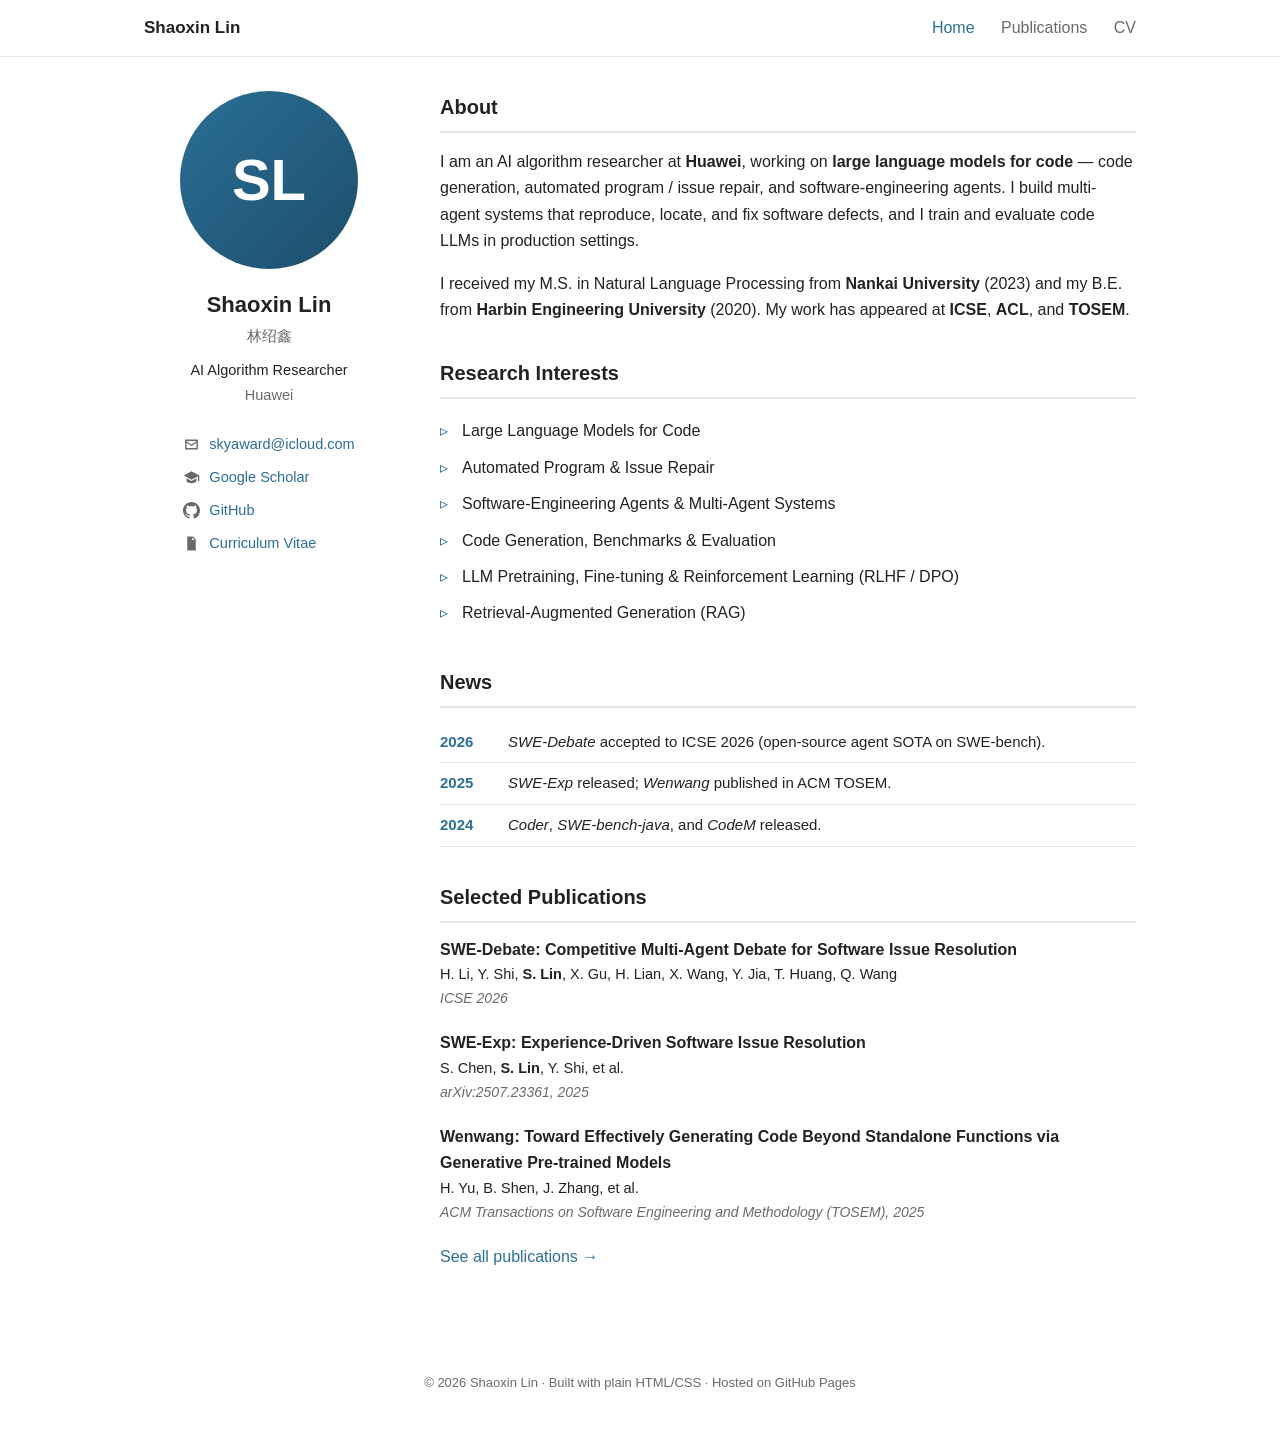
==== index.html @ 7d72d430 "Add files via upload" ====
<!doctype html>
<html lang="en">
<head>
<meta charset="utf-8">
<meta name="viewport" content="width=device-width,initial-scale=1">
<title>Shaoxin Lin</title>
<meta name="description" content="Shaoxin Lin — AI algorithm researcher working on large language models for code, automated program repair, and software-engineering agents.">
<link rel="stylesheet" href="style.css">
</head>
<body>

<div class="topbar"><div class="inner">
  <span class="brand">Shaoxin Lin</span>
  <nav class="nav">
    <a href="index.html" class="active">Home</a>
    <a href="publications.html">Publications</a>
    <a href="cv.html">CV</a>
  </nav>
</div></div>

<div class="wrap">
  <aside class="sidebar">
    <!-- To use a photo: drop a file at assets/profile.jpg (square works best). -->
    <div class="avatar"><img src="assets/profile.jpg" alt="Shaoxin Lin" onerror="this.remove()">SL</div>
    <h1>Shaoxin Lin</h1>
    <div class="zh">林绍鑫</div>
    <div class="role">AI Algorithm Researcher</div>
    <div class="org">Huawei</div>
    <ul class="links">
      <li><svg viewBox="0 0 24 24"><path d="M3 5h18v14H3V5zm2 2v.4l7 4.5 7-4.5V7H5zm14 2.7-7 4.5-7-4.5V17h14V9.7z"/></svg><a href="mailto:skyaward@icloud.com">skyaward@icloud.com</a></li>
      <li><svg viewBox="0 0 24 24"><path d="M12 3 1 9l11 6 9-4.9V17h2V9L12 3zM5 13.2V17c0 1.7 3.1 3 7 3s7-1.3 7-3v-3.8l-7 3.8-7-3.8z"/></svg><a href="https://scholar.google.com/" rel="me">Google Scholar</a></li>
      <li><svg viewBox="0 0 16 16"><path d="M8 0C3.58 0 0 3.58 0 8c0 3.54 2.29 6.53 5.47 7.59.4.07.55-.17.55-.38 0-.19-.01-.82-.01-1.49-2.01.37-2.53-.49-2.69-.94-.09-.23-.48-.94-.82-1.13-.28-.15-.68-.52-.01-.53.63-.01 1.08.58 1.23.82.72 1.21 1.87.87 2.33.66.07-.52.28-.87.51-1.07-1.78-.2-3.64-.89-3.64-3.95 0-.87.31-1.59.82-2.15-.08-.2-.36-1.02.08-2.12 0 0 .67-.21 2.2.82a7.6 7.6 0 0 1 4 0c1.53-1.03 2.2-.82 2.2-.82.44 1.1.16 1.92.08 2.12.51.56.82 1.27.82 2.15 0 3.07-1.87 3.75-3.65 3.95.29.25.54.73.54 1.48 0 1.07-.01 1.93-.01 2.2 0 .21.15.46.55.38A8.01 8.01 0 0 0 16 8c0-4.42-3.58-8-8-8z"/></svg><a href="https://github.com/linshaoxin-maker">GitHub</a></li>
      <li><svg viewBox="0 0 24 24"><path d="M6 2h8l4 4v16H6V2zm7 1.5V7h3.5L13 3.5zM8 11h8v1.5H8V11zm0 3h8v1.5H8V14zm0 3h5v1.5H8V17z"/></svg><a href="cv.html">Curriculum Vitae</a></li>
    </ul>
  </aside>

  <main class="main">
    <section>
      <h2>About</h2>
      <p class="lead">I am an AI algorithm researcher at <strong>Huawei</strong>, working on <strong>large language models for code</strong> &mdash; code generation, automated program / issue repair, and software-engineering agents. I build multi-agent systems that reproduce, locate, and fix software defects, and I train and evaluate code LLMs in production settings.</p>
      <p>I received my M.S. in Natural Language Processing from <strong>Nankai University</strong> (2023) and my B.E. from <strong>Harbin Engineering University</strong> (2020). My work has appeared at <strong>ICSE</strong>, <strong>ACL</strong>, and <strong>TOSEM</strong>.</p>
    </section>

    <section>
      <h2>Research Interests</h2>
      <ul class="interests">
        <li>Large Language Models for Code</li>
        <li>Automated Program &amp; Issue Repair</li>
        <li>Software-Engineering Agents &amp; Multi-Agent Systems</li>
        <li>Code Generation, Benchmarks &amp; Evaluation</li>
        <li>LLM Pretraining, Fine-tuning &amp; Reinforcement Learning (RLHF / DPO)</li>
        <li>Retrieval-Augmented Generation (RAG)</li>
      </ul>
    </section>

    <section>
      <h2>News</h2>
      <ul class="news">
        <li><span class="date">2026</span><span><em>SWE-Debate</em> accepted to ICSE 2026 (open-source agent SOTA on SWE-bench).</span></li>
        <li><span class="date">2025</span><span><em>SWE-Exp</em> released; <em>Wenwang</em> published in ACM TOSEM.</span></li>
        <li><span class="date">2024</span><span><em>Coder</em>, <em>SWE-bench-java</em>, and <em>CodeM</em> released.</span></li>
      </ul>
    </section>

    <section>
      <h2>Selected Publications</h2>
      <div class="pub">
        <span class="title">SWE-Debate: Competitive Multi-Agent Debate for Software Issue Resolution</span>
        <div class="authors">H. Li, Y. Shi, <span class="me">S. Lin</span>, X. Gu, H. Lian, X. Wang, Y. Jia, T. Huang, Q. Wang</div>
        <div class="venue">ICSE 2026</div>
      </div>
      <div class="pub">
        <span class="title"><a href="https://arxiv.org/abs/2507.23361">SWE-Exp: Experience-Driven Software Issue Resolution</a></span>
        <div class="authors">S. Chen, <span class="me">S. Lin</span>, Y. Shi, et al.</div>
        <div class="venue">arXiv:2507.23361, 2025</div>
      </div>
      <div class="pub">
        <span class="title">Wenwang: Toward Effectively Generating Code Beyond Standalone Functions via Generative Pre-trained Models</span>
        <div class="authors">H. Yu, B. Shen, J. Zhang, et al.</div>
        <div class="venue">ACM Transactions on Software Engineering and Methodology (TOSEM), 2025</div>
      </div>
      <p style="margin-top:14px"><a href="publications.html">See all publications &rarr;</a></p>
    </section>
  </main>
</div>

<div class="footer">&copy; 2026 Shaoxin Lin &middot; Built with plain HTML/CSS &middot; Hosted on GitHub Pages</div>

</body>
</html>
---- style.css ----
:root{
  --accent:#2a6f97;--accent-dark:#1d4e6b;--text:#222;--muted:#6a6a6a;
  --line:#e6e6e6;--bg:#fff;--chip:#f3f6f8;
}
*{box-sizing:border-box;}
html{scroll-behavior:smooth;}
body{margin:0;font-family:-apple-system,BlinkMacSystemFont,"Segoe UI",Roboto,"Helvetica Neue",Arial,"PingFang SC","Microsoft YaHei",sans-serif;color:var(--text);background:var(--bg);line-height:1.65;font-size:16px;}
a{color:var(--accent);text-decoration:none;}
a:hover{text-decoration:underline;}

.topbar{border-bottom:1px solid var(--line);background:#fff;position:sticky;top:0;z-index:20;}
.topbar .inner{max-width:1040px;margin:0 auto;padding:14px 24px;display:flex;justify-content:space-between;align-items:center;flex-wrap:wrap;gap:8px;}
.brand{font-weight:700;color:var(--text);font-size:17px;}
.nav a{margin-left:22px;color:var(--muted);font-weight:500;}
.nav a.active,.nav a:hover{color:var(--accent);text-decoration:none;}

.wrap{max-width:1040px;margin:0 auto;padding:34px 24px 50px;display:flex;gap:46px;align-items:flex-start;}
.sidebar{width:250px;flex-shrink:0;text-align:center;position:sticky;top:80px;}
.avatar{position:relative;width:178px;height:178px;border-radius:50%;margin:0 auto 18px;background:linear-gradient(135deg,var(--accent),var(--accent-dark));color:#fff;display:flex;align-items:center;justify-content:center;font-size:58px;font-weight:600;overflow:hidden;}
.avatar img{position:absolute;inset:0;width:100%;height:100%;object-fit:cover;}
.sidebar h1{font-size:22px;margin:6px 0 1px;}
.sidebar .zh{color:var(--muted);font-size:15px;margin-bottom:10px;}
.sidebar .role{font-size:14.5px;margin:1px 0;}
.sidebar .org{font-size:14.5px;color:var(--muted);margin-bottom:16px;}
.links{list-style:none;padding:0;margin:0 auto;text-align:left;display:inline-block;}
.links li{margin:9px 0;font-size:14.5px;display:flex;align-items:center;gap:9px;}
.links svg{width:17px;height:17px;fill:var(--muted);flex-shrink:0;}
.links a{word-break:break-all;}

.main{flex:1;min-width:0;}
.main h2{font-size:20px;margin:0 0 14px;padding-bottom:7px;border-bottom:2px solid var(--line);}
.main section{margin-bottom:34px;}
.lead{font-size:16px;}

.interests{padding-left:0;list-style:none;margin:0;}
.interests li{padding:5px 0 5px 22px;position:relative;}
.interests li:before{content:"\25B9";position:absolute;left:0;color:var(--accent);}

.news{list-style:none;padding:0;margin:0;}
.news li{display:flex;gap:14px;padding:8px 0;border-bottom:1px solid var(--line);font-size:15px;}
.news .date{color:var(--accent);font-weight:600;white-space:nowrap;min-width:54px;}

.pub{margin-bottom:20px;}
.pub .title{font-weight:600;color:var(--text);display:block;}
.pub .title a{color:var(--text);}
.pub .title a:hover{color:var(--accent);}
.pub .authors{font-size:14.5px;}
.pub .me{font-weight:700;}
.pub .venue{font-size:14px;color:var(--muted);font-style:italic;}
.pub .tags{margin-top:5px;}
.pub .tags a{display:inline-block;font-size:12.5px;border:1px solid var(--line);border-radius:4px;padding:1px 9px;margin:0 6px 0 0;color:var(--accent);}
.yeargroup{font-size:15px;font-weight:700;color:var(--accent);margin:0 0 12px;}

.cv-item{margin-bottom:20px;}
.cv-item .head{display:flex;justify-content:space-between;flex-wrap:wrap;gap:6px;align-items:baseline;}
.cv-item .head .where{font-weight:600;font-size:16px;}
.cv-item .head .when{color:var(--muted);font-size:14px;white-space:nowrap;}
.cv-item .what{color:var(--muted);font-size:14.5px;margin:1px 0 4px;}
.cv-item ul{margin:6px 0 0;padding-left:20px;}
.cv-item ul li{margin:4px 0;}

.skills{display:flex;flex-wrap:wrap;gap:8px;padding:0;list-style:none;margin:0;}
.skills li{background:var(--chip);border:1px solid var(--line);border-radius:5px;padding:4px 11px;font-size:14px;}

.honors{padding-left:0;list-style:none;margin:0;}
.honors li{padding:7px 0;border-bottom:1px solid var(--line);display:flex;justify-content:space-between;gap:12px;flex-wrap:wrap;}
.honors .yr{color:var(--muted);font-size:14px;white-space:nowrap;}

.footer{max-width:1040px;margin:0 auto;padding:18px 24px 46px;color:var(--muted);font-size:13px;text-align:center;}

@media (max-width:760px){
  .wrap{flex-direction:column;gap:28px;}
  .sidebar{width:100%;position:static;}
  .nav a{margin-left:14px;}
}
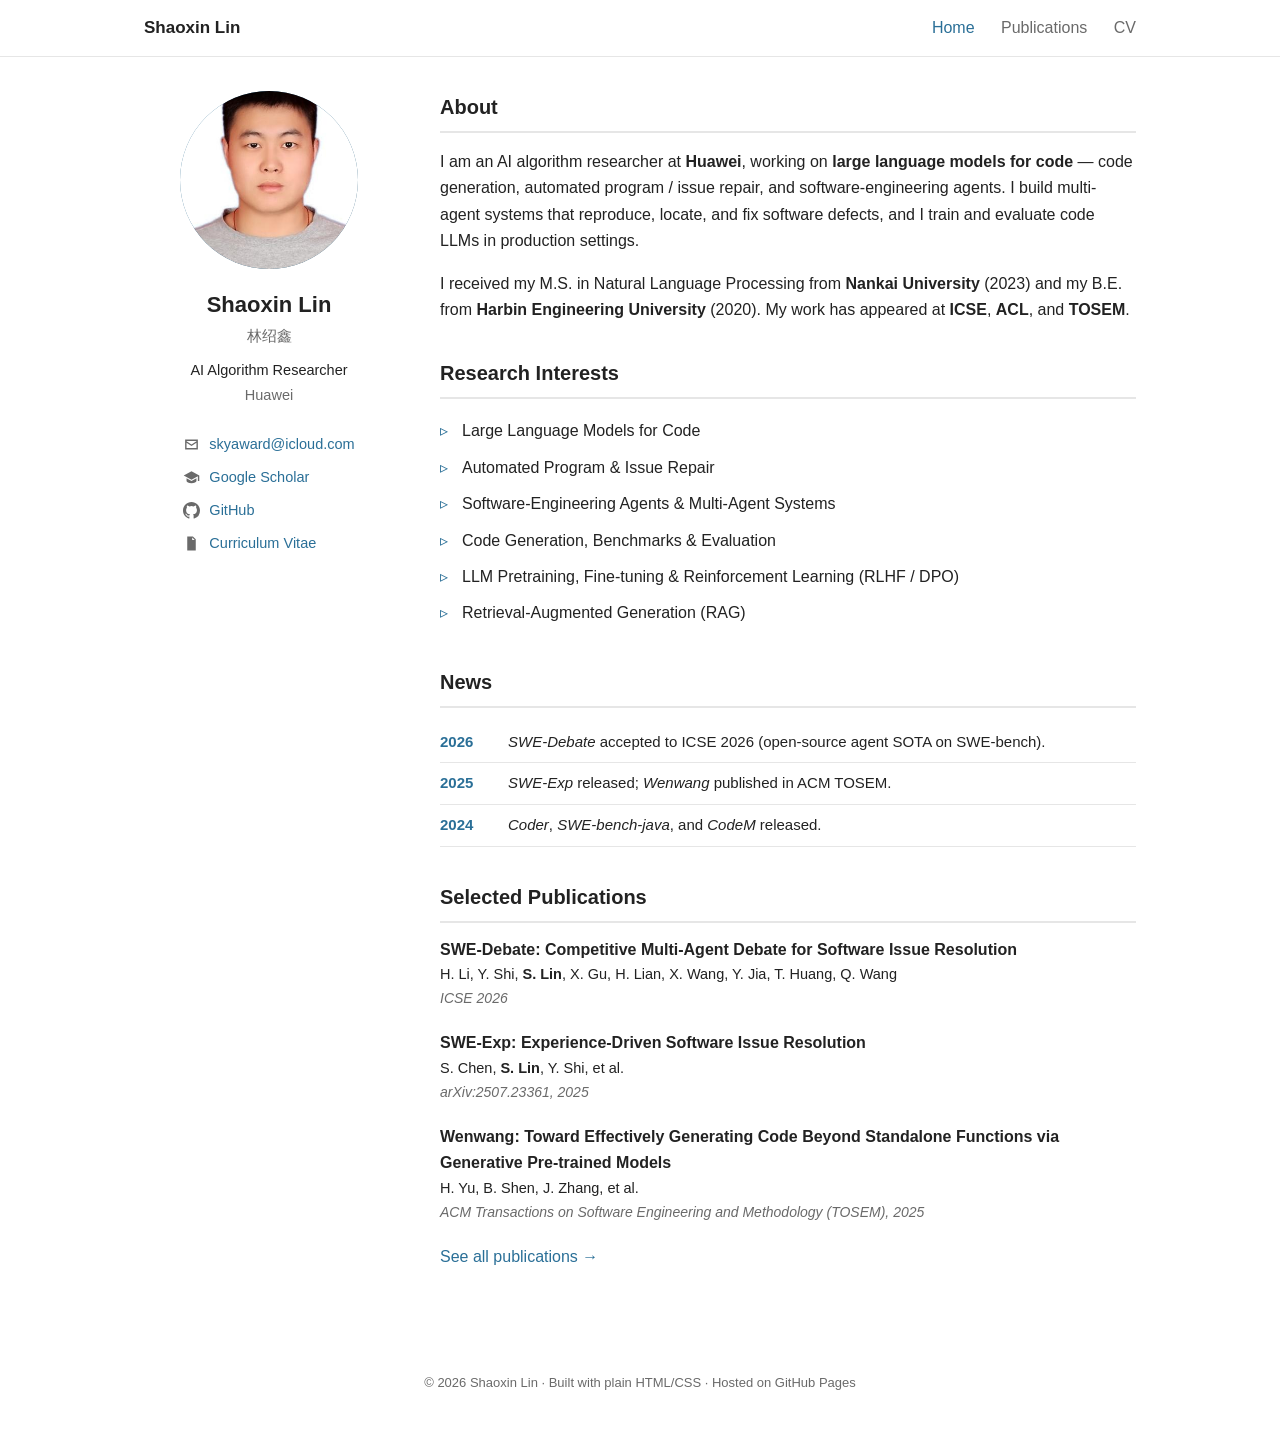
==== commit 36564ecc: "Add profile photo" ====
--- a/index.html
+++ b/index.html
@@ -21,14 +21,14 @@
 <div class="wrap">
   <aside class="sidebar">
     <!-- To use a photo: drop a file at assets/profile.jpg (square works best). -->
-    <div class="avatar"><img src="assets/profile.jpg" alt="Shaoxin Lin" onerror="this.remove()">SL</div>
+    <div class="avatar"><img src="you.jpg" alt="Shaoxin Lin" onerror="this.remove()">SL</div>
     <h1>Shaoxin Lin</h1>
     <div class="zh">林绍鑫</div>
     <div class="role">AI Algorithm Researcher</div>
     <div class="org">Huawei</div>
     <ul class="links">
       <li><svg viewBox="0 0 24 24"><path d="M3 5h18v14H3V5zm2 2v.4l7 4.5 7-4.5V7H5zm14 2.7-7 4.5-7-4.5V17h14V9.7z"/></svg><a href="mailto:skyaward@icloud.com">skyaward@icloud.com</a></li>
-      <li><svg viewBox="0 0 24 24"><path d="M12 3 1 9l11 6 9-4.9V17h2V9L12 3zM5 13.2V17c0 1.7 3.1 3 7 3s7-1.3 7-3v-3.8l-7 3.8-7-3.8z"/></svg><a href="https://scholar.google.com/" rel="me">Google Scholar</a></li>
+      <li><svg viewBox="0 0 24 24"><path d="M12 3 1 9l11 6 9-4.9V17h2V9L12 3zM5 13.2V17c0 1.7 3.1 3 7 3s7-1.3 7-3v-3.8l-7 3.8-7-3.8z"/></svg><a href="https://scholar.google.com/citations?user=vJeWdKsAAAAJ" rel="me">Google Scholar</a></li>
       <li><svg viewBox="0 0 16 16"><path d="M8 0C3.58 0 0 3.58 0 8c0 3.54 2.29 6.53 5.47 7.59.4.07.55-.17.55-.38 0-.19-.01-.82-.01-1.49-2.01.37-2.53-.49-2.69-.94-.09-.23-.48-.94-.82-1.13-.28-.15-.68-.52-.01-.53.63-.01 1.08.58 1.23.82.72 1.21 1.87.87 2.33.66.07-.52.28-.87.51-1.07-1.78-.2-3.64-.89-3.64-3.95 0-.87.31-1.59.82-2.15-.08-.2-.36-1.02.08-2.12 0 0 .67-.21 2.2.82a7.6 7.6 0 0 1 4 0c1.53-1.03 2.2-.82 2.2-.82.44 1.1.16 1.92.08 2.12.51.56.82 1.27.82 2.15 0 3.07-1.87 3.75-3.65 3.95.29.25.54.73.54 1.48 0 1.07-.01 1.93-.01 2.2 0 .21.15.46.55.38A8.01 8.01 0 0 0 16 8c0-4.42-3.58-8-8-8z"/></svg><a href="https://github.com/linshaoxin-maker">GitHub</a></li>
       <li><svg viewBox="0 0 24 24"><path d="M6 2h8l4 4v16H6V2zm7 1.5V7h3.5L13 3.5zM8 11h8v1.5H8V11zm0 3h8v1.5H8V14zm0 3h5v1.5H8V17z"/></svg><a href="cv.html">Curriculum Vitae</a></li>
     </ul>
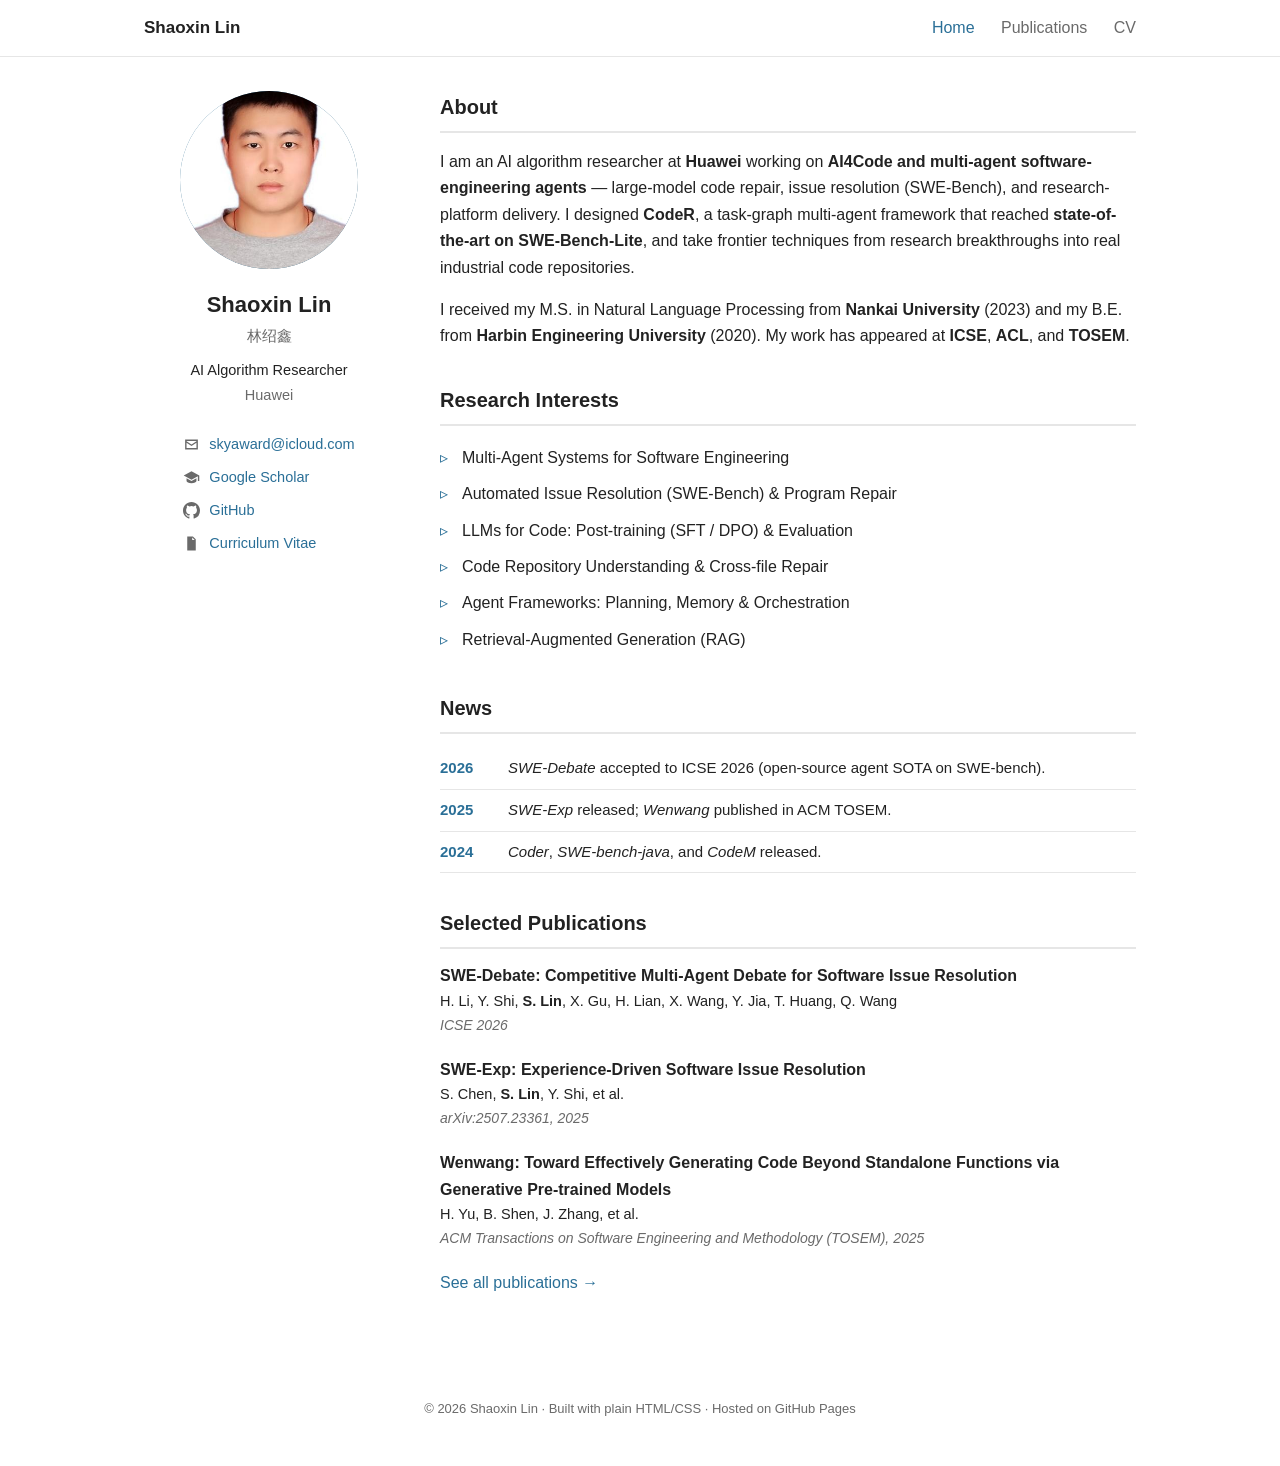
==== commit ca3e4c50: "Update About and research interests" ====
--- a/index.html
+++ b/index.html
@@ -37,18 +37,18 @@
   <main class="main">
     <section>
       <h2>About</h2>
-      <p class="lead">I am an AI algorithm researcher at <strong>Huawei</strong>, working on <strong>large language models for code</strong> &mdash; code generation, automated program / issue repair, and software-engineering agents. I build multi-agent systems that reproduce, locate, and fix software defects, and I train and evaluate code LLMs in production settings.</p>
+      <p class="lead">I am an AI algorithm researcher at <strong>Huawei</strong> working on <strong>AI4Code and multi-agent software-engineering agents</strong> &mdash; large-model code repair, issue resolution (SWE-Bench), and research-platform delivery. I designed <strong>CodeR</strong>, a task-graph multi-agent framework that reached <strong>state-of-the-art on SWE-Bench-Lite</strong>, and take frontier techniques from research breakthroughs into real industrial code repositories.</p>
       <p>I received my M.S. in Natural Language Processing from <strong>Nankai University</strong> (2023) and my B.E. from <strong>Harbin Engineering University</strong> (2020). My work has appeared at <strong>ICSE</strong>, <strong>ACL</strong>, and <strong>TOSEM</strong>.</p>
     </section>
 
     <section>
       <h2>Research Interests</h2>
       <ul class="interests">
-        <li>Large Language Models for Code</li>
-        <li>Automated Program &amp; Issue Repair</li>
-        <li>Software-Engineering Agents &amp; Multi-Agent Systems</li>
-        <li>Code Generation, Benchmarks &amp; Evaluation</li>
-        <li>LLM Pretraining, Fine-tuning &amp; Reinforcement Learning (RLHF / DPO)</li>
+        <li>Multi-Agent Systems for Software Engineering</li>
+        <li>Automated Issue Resolution (SWE-Bench) &amp; Program Repair</li>
+        <li>LLMs for Code: Post-training (SFT / DPO) &amp; Evaluation</li>
+        <li>Code Repository Understanding &amp; Cross-file Repair</li>
+        <li>Agent Frameworks: Planning, Memory &amp; Orchestration</li>
         <li>Retrieval-Augmented Generation (RAG)</li>
       </ul>
     </section>
